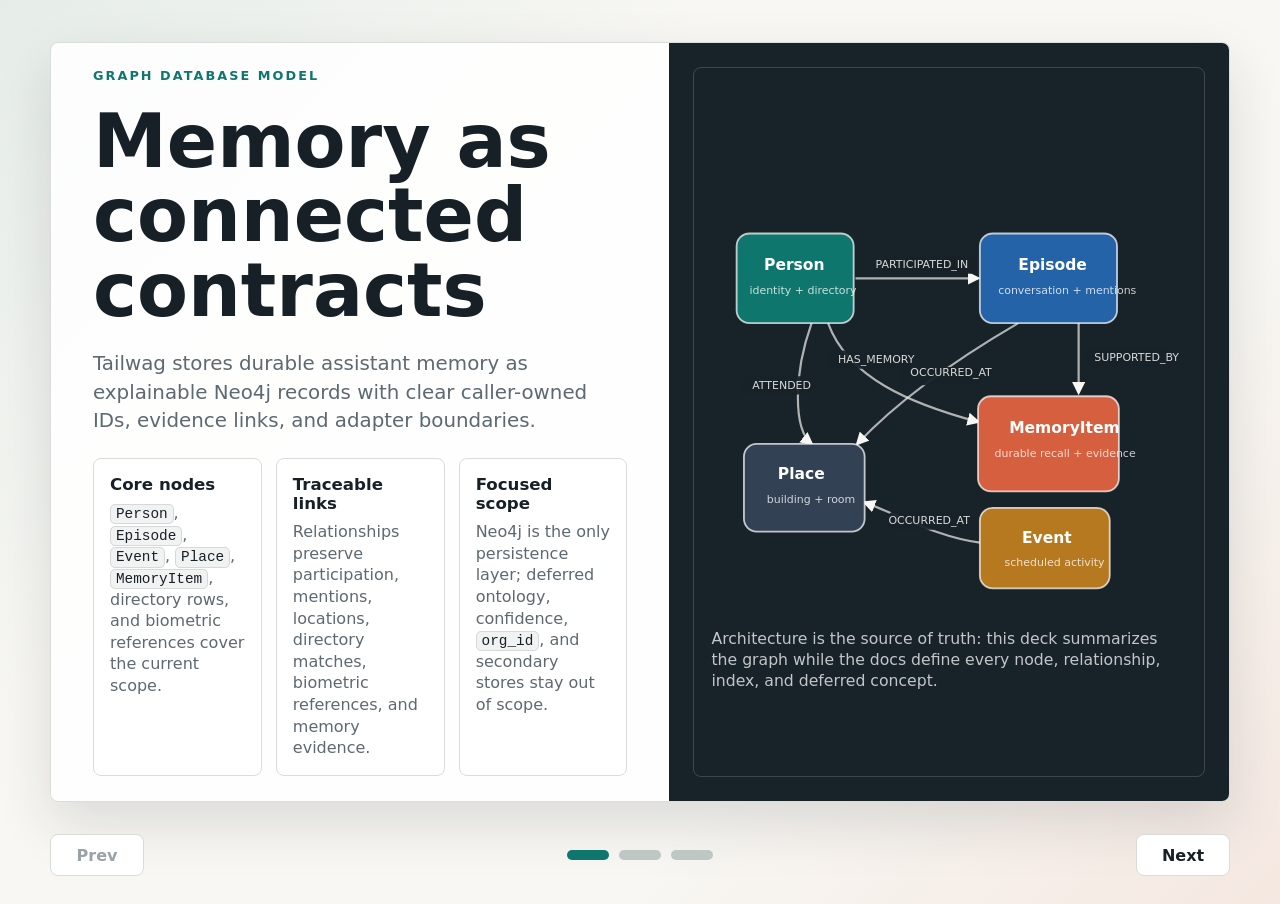
==== docs/repo-functionality-presentation.html @ 9573fc18 "Refactor memory ingestion pipeline" ====
<!doctype html>
<html lang="en">
  <head>
    <meta charset="utf-8">
    <meta name="viewport" content="width=device-width, initial-scale=1">
    <title>Tailwag Memory Overview</title>
    <style>
      :root {
        color-scheme: light;
        --ink: #172026;
        --muted: #5d6970;
        --paper: #f8f7f3;
        --panel: #ffffff;
        --teal: #0f766e;
        --coral: #d65f3f;
        --gold: #b7791f;
        --blue: #2563a8;
        --line: #d8ddd7;
        --shadow: 0 22px 55px rgba(23, 32, 38, 0.13);
      }

      * {
        box-sizing: border-box;
      }

      html,
      body {
        min-height: 100%;
        margin: 0;
      }

      body {
        background:
          linear-gradient(135deg, rgba(15, 118, 110, 0.08), transparent 34%),
          linear-gradient(315deg, rgba(214, 95, 63, 0.1), transparent 31%),
          var(--paper);
        color: var(--ink);
        font-family: Inter, ui-sans-serif, system-ui, -apple-system, BlinkMacSystemFont, "Segoe UI", sans-serif;
        letter-spacing: 0;
      }

      a {
        color: inherit;
      }

      .deck {
        min-height: 100vh;
        display: grid;
        grid-template-rows: 1fr auto;
        padding: 28px;
      }

      .slide {
        display: none;
        min-height: calc(100vh - 112px);
        width: min(1180px, 100%);
        margin: 0 auto;
        align-content: center;
      }

      .slide.is-active {
        display: grid;
      }

      .slide-shell {
        background: rgba(255, 255, 255, 0.86);
        border: 1px solid rgba(216, 221, 215, 0.95);
        border-radius: 8px;
        box-shadow: var(--shadow);
        height: 760px;
        overflow: hidden;
      }

      .slide-grid {
        display: grid;
        grid-template-columns: minmax(0, 1.05fr) minmax(340px, 0.95fr);
        height: 100%;
        min-height: 0;
      }

      .copy,
      .visual {
        padding: 42px;
        min-height: 0;
      }

      .copy {
        display: grid;
        align-content: center;
        gap: 22px;
      }

      .eyebrow {
        color: var(--teal);
        font-size: 0.8rem;
        font-weight: 800;
        letter-spacing: 0.16em;
        text-transform: uppercase;
      }

      h1,
      h2 {
        margin: 0;
        line-height: 1;
        letter-spacing: 0;
      }

      h1 {
        max-width: 12ch;
        font-size: clamp(3.5rem, 5.8vw, 6.2rem);
      }

      h2 {
        max-width: 13ch;
        font-size: clamp(2.9rem, 4.6vw, 5rem);
      }

      .lead {
        max-width: 650px;
        margin: 0;
        color: var(--muted);
        font-size: clamp(1.12rem, 1.55vw, 1.45rem);
        line-height: 1.45;
      }

      .facts {
        display: grid;
        grid-template-columns: repeat(3, minmax(0, 1fr));
        gap: 14px;
      }

      .fact {
        min-height: 96px;
        padding: 16px;
        border: 1px solid var(--line);
        border-radius: 8px;
        background: var(--panel);
      }

      .fact strong {
        display: block;
        margin-bottom: 8px;
        font-size: 1.04rem;
      }

      .fact span {
        color: var(--muted);
        line-height: 1.35;
      }

      code {
        padding: 0.08em 0.34em;
        border: 1px solid rgba(23, 32, 38, 0.12);
        border-radius: 5px;
        background: rgba(23, 32, 38, 0.06);
        color: var(--ink);
        font: 0.9em/1.2 ui-monospace, SFMono-Regular, Menlo, Consolas, monospace;
      }

      .visual code {
        border-color: rgba(255, 255, 255, 0.22);
        background: rgba(255, 255, 255, 0.12);
        color: #ffffff;
      }

      .visual {
        background: #182329;
        color: #ffffff;
        display: grid;
        align-content: center;
        position: relative;
      }

      .visual::before {
        content: "";
        position: absolute;
        inset: 24px;
        border: 1px solid rgba(255, 255, 255, 0.16);
        border-radius: 8px;
        pointer-events: none;
      }

      .schema-diagram,
      .context-flow,
      .distillation-board {
        position: relative;
        display: grid;
        z-index: 1;
      }

      .schema-diagram {
        gap: 18px;
      }

      .schema-svg {
        width: 100%;
        height: auto;
        display: block;
      }

      .schema-note {
        margin: 0;
        color: rgba(255, 255, 255, 0.74);
        font-size: 0.98rem;
        line-height: 1.35;
      }

      .node {
        min-height: 112px;
        padding: 18px;
        border: 1px solid rgba(255, 255, 255, 0.18);
        border-radius: 8px;
        background: rgba(255, 255, 255, 0.08);
      }

      .node b {
        display: block;
        margin-bottom: 10px;
        font-size: 1.06rem;
      }

      .node small {
        color: rgba(255, 255, 255, 0.72);
        line-height: 1.35;
      }

      .node.primary {
        background: var(--teal);
      }

      .node.accent {
        background: var(--coral);
      }

      .node.gold {
        background: var(--gold);
      }

      .pipeline {
        display: grid;
        gap: 16px;
        z-index: 1;
      }

      .pipe-step {
        display: grid;
        grid-template-columns: 42px 1fr;
        gap: 16px;
        align-items: start;
        padding: 18px;
        border: 1px solid rgba(255, 255, 255, 0.17);
        border-radius: 8px;
        background: rgba(255, 255, 255, 0.08);
      }

      .badge {
        display: grid;
        place-items: center;
        width: 42px;
        height: 42px;
        border-radius: 50%;
        background: #ffffff;
        color: var(--ink);
        font-weight: 900;
      }

      .pipe-step b {
        display: block;
        margin-bottom: 6px;
      }

      .pipe-step span {
        color: rgba(255, 255, 255, 0.76);
        line-height: 1.38;
      }

      .context-flow {
        gap: 14px;
      }

      .context-preview {
        padding: 20px;
        border: 1px solid rgba(255, 255, 255, 0.17);
        border-radius: 8px;
        background: rgba(255, 255, 255, 0.08);
      }

      .context-preview b {
        display: block;
        margin-bottom: 12px;
      }

      .context-preview pre {
        margin: 0;
        white-space: pre-wrap;
        color: rgba(255, 255, 255, 0.78);
        font: 0.92rem/1.45 ui-monospace, SFMono-Regular, Menlo, Consolas, monospace;
      }

      .distillation-board {
        gap: 16px;
      }

      .memory-types {
        display: grid;
        grid-template-columns: 1fr 1fr;
        gap: 12px;
      }

      .memory-type {
        min-height: 88px;
        padding: 15px;
        border: 1px solid rgba(255, 255, 255, 0.17);
        border-radius: 8px;
        background: rgba(255, 255, 255, 0.08);
      }

      .memory-type b {
        display: block;
        margin-bottom: 6px;
      }

      .memory-type span {
        color: rgba(255, 255, 255, 0.76);
        line-height: 1.32;
      }

      .distill-path {
        display: grid;
        grid-template-columns: repeat(3, minmax(0, 1fr));
        gap: 10px;
      }

      .distill-step {
        padding: 14px;
        border-radius: 8px;
        background: rgba(255, 255, 255, 0.13);
        color: rgba(255, 255, 255, 0.78);
        line-height: 1.3;
      }

      .distill-step b {
        display: block;
        color: #ffffff;
        margin-bottom: 6px;
      }

      .surface {
        display: grid;
        gap: 14px;
        z-index: 1;
      }

      .surface-row {
        display: grid;
        grid-template-columns: 150px 1fr;
        gap: 18px;
        padding: 18px;
        border: 1px solid rgba(255, 255, 255, 0.17);
        border-radius: 8px;
        background: rgba(255, 255, 255, 0.08);
      }

      .surface-row b {
        color: #ffffff;
      }

      .surface-row span {
        color: rgba(255, 255, 255, 0.76);
        line-height: 1.38;
      }

      .links {
        display: flex;
        flex-wrap: wrap;
        gap: 10px;
      }

      .links a {
        padding: 9px 12px;
        border: 1px solid var(--line);
        border-radius: 999px;
        color: var(--ink);
        font-size: 0.92rem;
        text-decoration: none;
        background: var(--panel);
      }

      .controls {
        width: min(1180px, 100%);
        margin: 18px auto 0;
        display: flex;
        justify-content: space-between;
        align-items: center;
        gap: 16px;
      }

      .nav-button {
        min-width: 94px;
        min-height: 42px;
        border: 1px solid var(--line);
        border-radius: 8px;
        background: #ffffff;
        color: var(--ink);
        font: inherit;
        font-weight: 800;
        cursor: pointer;
      }

      .nav-button:disabled {
        color: #9aa2a7;
        cursor: default;
      }

      .dots {
        display: flex;
        gap: 10px;
        align-items: center;
      }

      .dot {
        width: 42px;
        height: 10px;
        border: 0;
        border-radius: 999px;
        background: #bec7c3;
        cursor: pointer;
      }

      .dot.is-active {
        background: var(--teal);
      }

      @media (max-width: 900px) {
        .deck {
          padding: 14px;
        }

        .slide {
          min-height: calc(100vh - 94px);
        }

        .slide-grid {
          grid-template-columns: 1fr;
          height: auto;
          min-height: 0;
        }

        .slide-shell {
          height: auto;
          min-height: calc(100vh - 94px);
          overflow: visible;
        }

        .copy,
        .visual {
          padding: 30px;
        }

        h1,
        h2 {
          max-width: 100%;
          font-size: 3.25rem;
        }

        .facts,
        .memory-types,
        .distill-path {
          grid-template-columns: 1fr;
        }

        .surface-row {
          grid-template-columns: 1fr;
        }
      }
    </style>
  </head>
  <body>
    <main class="deck" aria-live="polite">
      <section class="slide is-active" aria-label="Slide 1 of 3">
        <div class="slide-shell">
          <div class="slide-grid">
            <div class="copy">
              <div class="eyebrow">Graph database model</div>
              <h1>Memory as connected contracts</h1>
              <p class="lead">
                Tailwag stores durable assistant memory as explainable Neo4j records with clear caller-owned IDs, evidence links, and adapter boundaries.
              </p>
              <div class="facts">
                <div class="fact">
                  <strong>Core nodes</strong>
                  <span><code>Person</code>, <code>Episode</code>, <code>Event</code>, <code>Place</code>, <code>MemoryItem</code>, directory rows, and biometric references cover the current scope.</span>
                </div>
                <div class="fact">
                  <strong>Traceable links</strong>
                  <span>Relationships preserve participation, mentions, locations, directory matches, biometric references, and memory evidence.</span>
                </div>
                <div class="fact">
                  <strong>Focused scope</strong>
                  <span>Neo4j is the only persistence layer; deferred ontology, confidence, <code>org_id</code>, and secondary stores stay out of scope.</span>
                </div>
              </div>
            </div>
            <div class="visual" aria-label="Tailwag graph schema diagram">
              <div class="schema-diagram">
                <svg class="schema-svg" viewBox="0 0 520 500" role="img" aria-label="Schema diagram showing Person, Episode, MemoryItem, Place, and Event nodes and their relationships">
                  <defs>
                    <marker id="arrow" viewBox="0 0 10 10" refX="8" refY="5" markerWidth="6" markerHeight="6" orient="auto-start-reverse">
                      <path d="M 0 0 L 10 5 L 0 10 z" fill="#f8f7f3"></path>
                    </marker>
                    <style>
                      .schema-line { stroke: rgba(248, 247, 243, 0.68); stroke-width: 2.4; fill: none; marker-end: url(#arrow); }
                      .schema-label-bg { fill: #182329; opacity: 0.94; }
                      .schema-label { fill: rgba(248, 247, 243, 0.86); font: 12px Inter, system-ui, sans-serif; }
                      .schema-node { stroke: rgba(255, 255, 255, 0.72); stroke-width: 2; }
                      .schema-title { fill: #ffffff; font: 700 17px Inter, system-ui, sans-serif; }
                      .schema-subtitle { fill: rgba(255, 255, 255, 0.78); font: 12px Inter, system-ui, sans-serif; }
                    </style>
                  </defs>
                  <path class="schema-line" d="M 158 137 C 205 137, 245 137, 292 137"></path>
                  <rect class="schema-label-bg" x="188" y="112" width="102" height="20" rx="6"></rect>
                  <text class="schema-label" x="180" y="126">PARTICIPATED_IN</text>

                  <path class="schema-line" d="M 128 186 C 150 246, 218 274, 292 294"></path>
                  <rect class="schema-label-bg" x="128" y="216" width="92" height="20" rx="6"></rect>
                  <text class="schema-label" x="139" y="230">HAS_MEMORY</text>

                  <path class="schema-line" d="M 402 186 C 402 216, 402 236, 402 262"></path>
                  <rect class="schema-label-bg" x="410" y="213" width="92" height="20" rx="6"></rect>
                  <text class="schema-label" x="419" y="227">SUPPORTED_BY</text>

                  <path class="schema-line" d="M 336 186 C 264 228, 205 270, 160 318"></path>
                  <rect class="schema-label-bg" x="208" y="234" width="88" height="20" rx="6"></rect>
                  <text class="schema-label" x="218" y="244">OCCURRED_AT</text>

                  <path class="schema-line" d="M 110 186 C 90 242, 90 302, 110 318"></path>
                  <rect class="schema-label-bg" x="34" y="244" width="76" height="20" rx="6"></rect>
                  <text class="schema-label" x="45" y="258">ATTENDED</text>

                  <path class="schema-line" d="M 294 426 C 248 420, 210 398, 168 382"></path>
                  <rect class="schema-label-bg" x="194" y="392" width="88" height="20" rx="6"></rect>
                  <text class="schema-label" x="194" y="406">OCCURRED_AT</text>

                  <g>
                    <rect class="schema-node" x="28" y="88" width="128" height="98" rx="14" fill="#0f766e"></rect>
                    <text class="schema-title" x="58" y="128">Person</text>
                    <text class="schema-subtitle" x="42" y="154">identity + directory</text>
                  </g>
                  <g>
                    <rect class="schema-node" x="294" y="88" width="150" height="98" rx="14" fill="#2563a8"></rect>
                    <text class="schema-title" x="336" y="128">Episode</text>
                    <text class="schema-subtitle" x="314" y="154">conversation + mentions</text>
                  </g>
                  <g>
                    <rect class="schema-node" x="292" y="266" width="154" height="104" rx="14" fill="#d65f3f"></rect>
                    <text class="schema-title" x="326" y="306">MemoryItem</text>
                    <text class="schema-subtitle" x="310" y="332">durable recall + evidence</text>
                  </g>
                  <g>
                    <rect class="schema-node" x="36" y="318" width="132" height="96" rx="14" fill="#334155"></rect>
                    <text class="schema-title" x="73" y="357">Place</text>
                    <text class="schema-subtitle" x="61" y="383">building + room</text>
                  </g>
                  <g>
                    <rect class="schema-node" x="294" y="388" width="142" height="88" rx="14" fill="#b7791f"></rect>
                    <text class="schema-title" x="340" y="426">Event</text>
                    <text class="schema-subtitle" x="321" y="452">scheduled activity</text>
                  </g>
                </svg>
                <p class="schema-note">
                  Architecture is the source of truth: this deck summarizes the graph while the docs define every node, relationship, index, and deferred concept.
                </p>
              </div>
            </div>
          </div>
        </div>
      </section>

      <section class="slide" aria-label="Slide 2 of 3">
        <div class="slide-shell">
          <div class="slide-grid">
            <div class="copy">
              <div class="eyebrow">Person context and API surface</div>
              <h2>Context at the moment of use</h2>
              <p class="lead">
                Tailwag turns graph memory into prompt-ready and structured person context, then exposes selected package operations through an optional FastAPI adapter.
              </p>
              <div class="facts">
                <div class="fact">
                  <strong>Durable recall</strong>
                  <span>Pulls active preferences, boundaries, facts, pets, follow-ups, directory profile lines, and recent target-person transcript lines.</span>
                </div>
                <div class="fact">
                  <strong>HTTP adapter</strong>
                  <span>Routes live under <code>/argos/providers/memory/resources/memory/request</code> and require bearer auth except <code>/health</code>.</span>
                </div>
                <div class="fact">
                  <strong>Embedding-only biometrics</strong>
                  <span>FastAPI biometric routes accept vectors for search, enrollment, observation, and voice-reference checks; raw media fields are rejected.</span>
                </div>
              </div>
            </div>
            <div class="visual" aria-label="Tailwag person context generation">
              <div class="context-flow">
                <div class="pipe-step">
                  <div class="badge">1</div>
                  <div>
                    <b>Start with <code>person_id</code></b>
                    <span>Look up active memory items, verified directory lines, follow-ups, and recent episode evidence.</span>
                  </div>
                </div>
                <div class="pipe-step">
                  <div class="badge">2</div>
                  <div>
                    <b>Use current conversation context when available</b>
                    <span>Rank durable memories toward the current task and keep rendered episode context bounded to the target speaker.</span>
                  </div>
                </div>
                <div class="pipe-step">
                  <div class="badge">3</div>
                  <div>
                    <b>Return the caller's needed shape</b>
                    <span>Use markdown context, structured context, semantic search, or Argos-facing HTTP routes as appropriate.</span>
                  </div>
                </div>
                <div class="context-preview">
                  <b>Example shape</b>
                  <pre>[PERSON MEMORY]
Preferences:
- prefers hands-on demos

Potential Follow-Ups:
- ask how the workshop went

Recent Episodes:
- Jamie: let's try the robot demo later today.</pre>
                </div>
              </div>
            </div>
          </div>
        </div>
      </section>

      <section class="slide" aria-label="Slide 3 of 3">
        <div class="slide-shell">
          <div class="slide-grid">
            <div class="copy">
              <div class="eyebrow">Sources, identity, and inspection</div>
              <h2>From activity to durable recall</h2>
              <p class="lead">
                Source adapters and operator tools feed the same memory contracts without adding source-specific graph labels or write-side inspection behavior.
              </p>
              <div class="facts">
                <div class="fact">
                  <strong>Slack adapter</strong>
                  <span>Channels map to virtual places, threads become episodes, speakers participate, and mention-only users get <code>MENTIONED_IN</code>.</span>
                </div>
                <div class="fact">
                  <strong>Directory sync</strong>
                  <span>Snowflake or local JSON rows become <code>EmployeeDirectoryRecord</code> nodes and support identity/profile projection.</span>
                </div>
                <div class="fact">
                  <strong>Read-only inspection</strong>
                  <span>Follow-up validity, affect, person timeline, and memory item reports export HTML/JSON without changing Neo4j records.</span>
                </div>
              </div>
            </div>
            <div class="visual" aria-label="Tailwag memory item types and distillation">
              <div class="distillation-board">
                <div class="memory-types">
                  <div class="memory-type">
                    <b>Preference</b>
                    <span>Durable person choices and interaction style.</span>
                  </div>
                  <div class="memory-type">
                    <b>Boundary</b>
                    <span>Things to avoid, respect, or handle carefully.</span>
                  </div>
                  <div class="memory-type">
                    <b>Fact</b>
                    <span>Narrow person-useful facts, not directory or ontology claims.</span>
                  </div>
                  <div class="memory-type">
                    <b>Follow-up</b>
                    <span>Time-bounded open loops surfaced only while useful.</span>
                  </div>
                  <div class="memory-type">
                    <b>Biometrics</b>
                    <span>Caller-supplied face and voice vectors on reference nodes.</span>
                  </div>
                  <div class="memory-type">
                    <b>Inspect</b>
                    <span>Static reports for operators, not a runtime API surface.</span>
                  </div>
                </div>
                <div class="distill-path">
                  <div class="distill-step">
                    <b>Source</b>
                    Slack, live conversation, event, or directory evidence enters through approved inputs.
                  </div>
                  <div class="distill-step">
                    <b>Store</b>
                    Neo4j records preserve identities, places, references, mentions, and evidence links.
                  </div>
                  <div class="distill-step">
                    <b>Use</b>
                    Retrieval, context, API routes, and inspect reports read from the same graph.
                  </div>
                </div>
              </div>
            </div>
          </div>
        </div>
      </section>

      <nav class="controls" aria-label="Presentation controls">
        <button class="nav-button" type="button" data-prev>Prev</button>
        <div class="dots" aria-label="Slides">
          <button class="dot is-active" type="button" data-slide="0" aria-label="Go to slide 1"></button>
          <button class="dot" type="button" data-slide="1" aria-label="Go to slide 2"></button>
          <button class="dot" type="button" data-slide="2" aria-label="Go to slide 3"></button>
        </div>
        <button class="nav-button" type="button" data-next>Next</button>
      </nav>
    </main>

    <script>
      const slides = Array.from(document.querySelectorAll(".slide"));
      const dots = Array.from(document.querySelectorAll(".dot"));
      const previous = document.querySelector("[data-prev]");
      const next = document.querySelector("[data-next]");
      let active = 0;

      function showSlide(index) {
        active = Math.max(0, Math.min(index, slides.length - 1));
        slides.forEach((slide, slideIndex) => {
          slide.classList.toggle("is-active", slideIndex === active);
        });
        dots.forEach((dot, dotIndex) => {
          dot.classList.toggle("is-active", dotIndex === active);
        });
        previous.disabled = active === 0;
        next.disabled = active === slides.length - 1;
      }

      previous.addEventListener("click", () => showSlide(active - 1));
      next.addEventListener("click", () => showSlide(active + 1));
      dots.forEach((dot) => {
        dot.addEventListener("click", () => showSlide(Number(dot.dataset.slide)));
      });
      document.addEventListener("keydown", (event) => {
        if (event.key === "ArrowLeft") {
          showSlide(active - 1);
        }
        if (event.key === "ArrowRight") {
          showSlide(active + 1);
        }
      });
      showSlide(0);
    </script>
  </body>
</html>
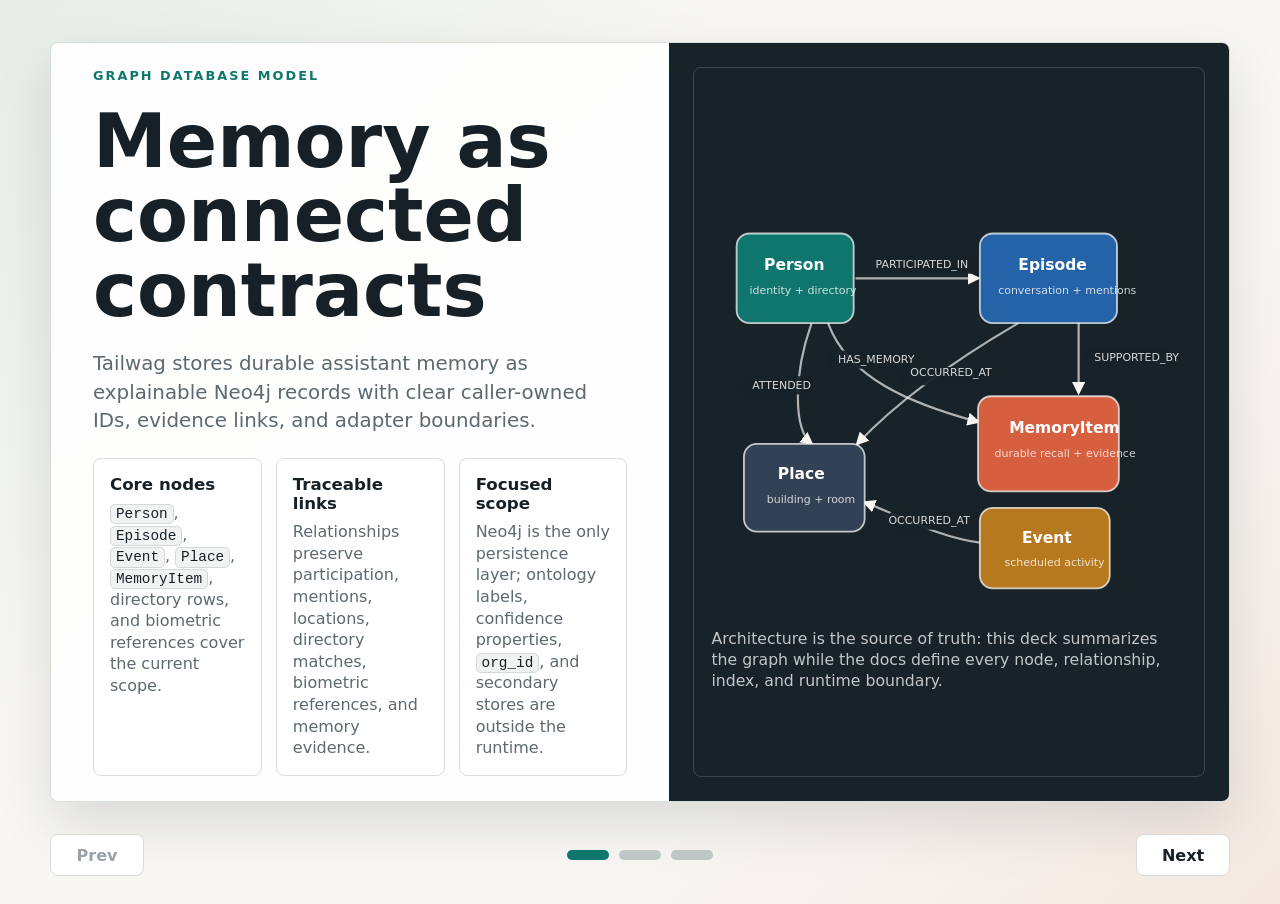
==== commit 44535ab6: "docs: align repository and AWS architecture" ====
--- a/docs/repo-functionality-presentation.html
+++ b/docs/repo-functionality-presentation.html
@@ -497,7 +497,7 @@
                 </div>
                 <div class="fact">
                   <strong>Focused scope</strong>
-                  <span>Neo4j is the only persistence layer; deferred ontology, confidence, <code>org_id</code>, and secondary stores stay out of scope.</span>
+                  <span>Neo4j is the only persistence layer; ontology labels, confidence properties, <code>org_id</code>, and secondary stores are outside the runtime.</span>
                 </div>
               </div>
             </div>
@@ -568,7 +568,7 @@
                   </g>
                 </svg>
                 <p class="schema-note">
-                  Architecture is the source of truth: this deck summarizes the graph while the docs define every node, relationship, index, and deferred concept.
+                  Architecture is the source of truth: this deck summarizes the graph while the docs define every node, relationship, index, and runtime boundary.
                 </p>
               </div>
             </div>
@@ -583,7 +583,7 @@
               <div class="eyebrow">Person context and API surface</div>
               <h2>Context at the moment of use</h2>
               <p class="lead">
-                Tailwag turns graph memory into prompt-ready and structured person context, then exposes selected package operations through an optional FastAPI adapter.
+                Tailwag turns graph memory into prompt-ready person context, then exposes selected package operations through an optional FastAPI adapter.
               </p>
               <div class="facts">
                 <div class="fact">
@@ -620,7 +620,7 @@
                   <div class="badge">3</div>
                   <div>
                     <b>Return the caller's needed shape</b>
-                    <span>Use markdown context, structured context, semantic search, or Argos-facing HTTP routes as appropriate.</span>
+                    <span>Use markdown context, semantic search, or Argos-facing HTTP routes as appropriate.</span>
                   </div>
                 </div>
                 <div class="context-preview">
@@ -689,8 +689,8 @@
                     <span>Caller-supplied face and voice vectors on reference nodes.</span>
                   </div>
                   <div class="memory-type">
-                    <b>Inspect</b>
-                    <span>Static reports for operators, not a runtime API surface.</span>
+                    <b>Pet</b>
+                    <span>Durable pet names, relationships, and care details.</span>
                   </div>
                 </div>
                 <div class="distill-path">
